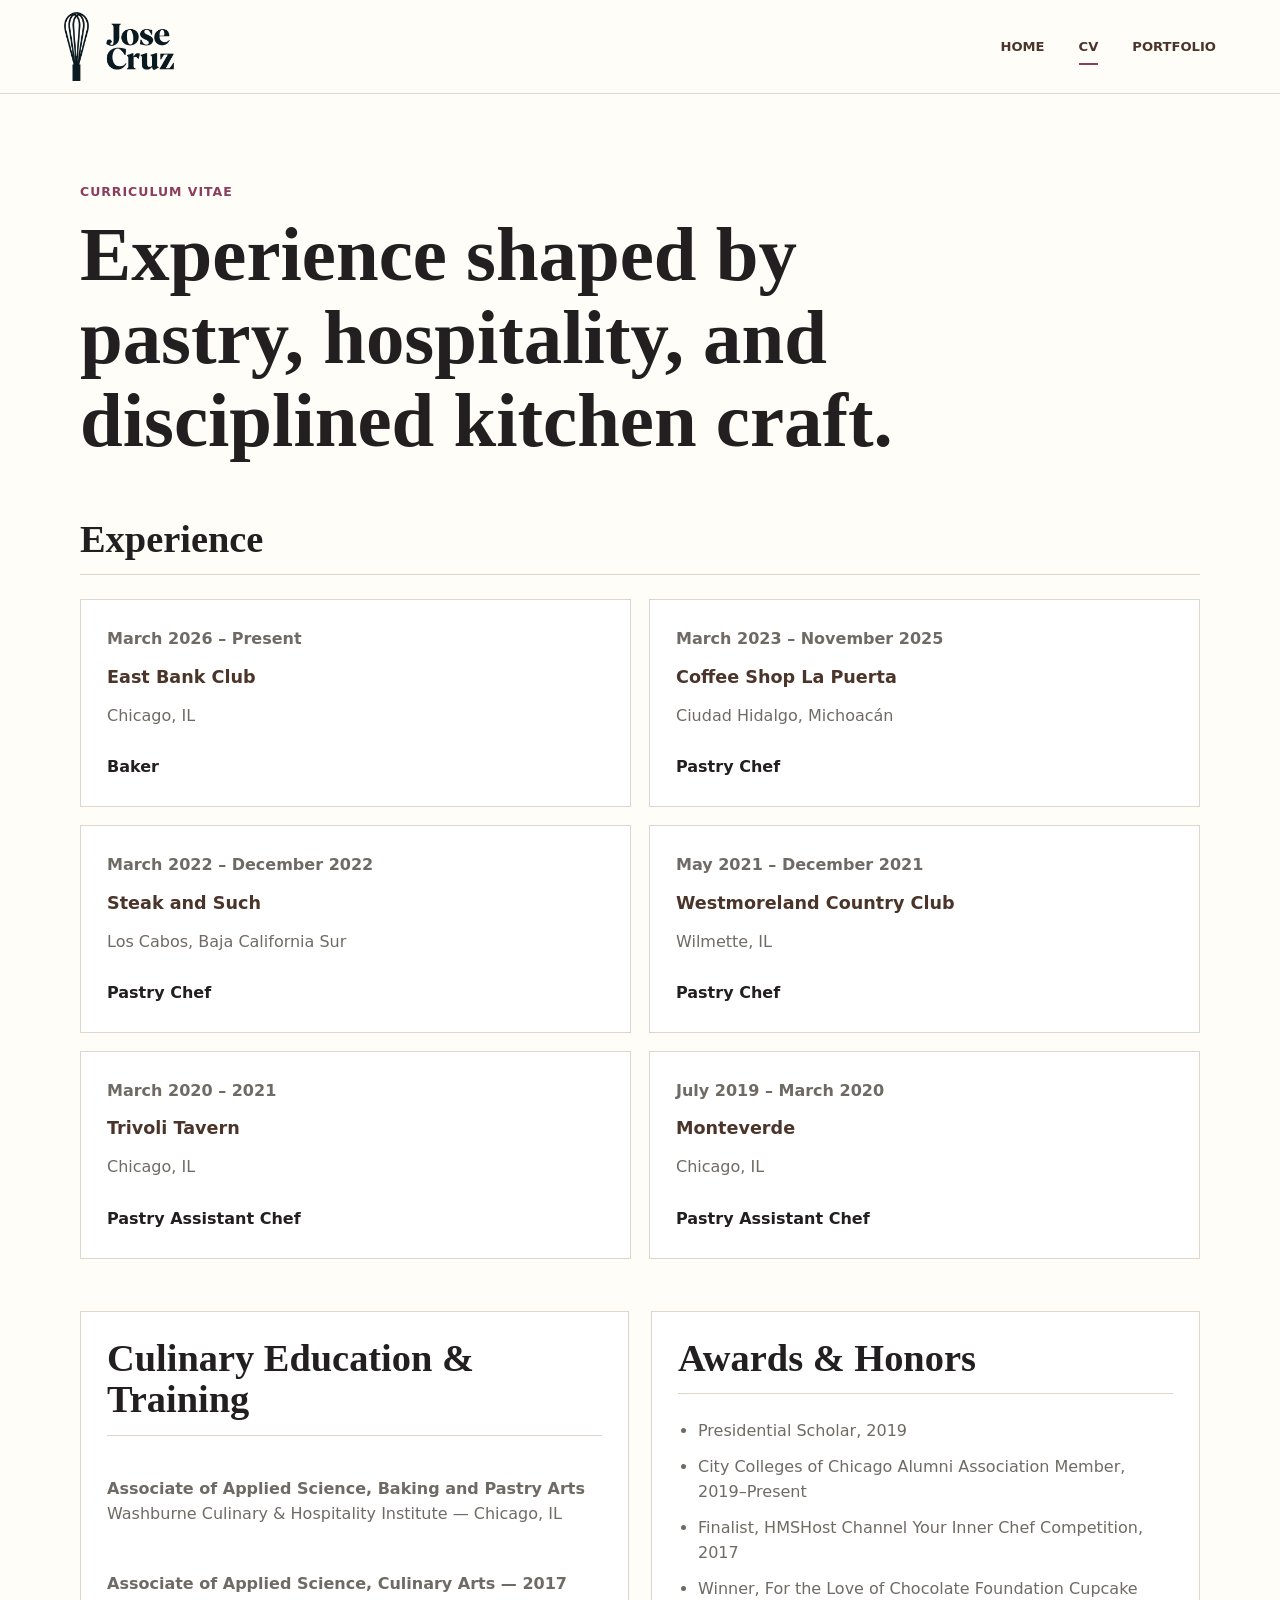
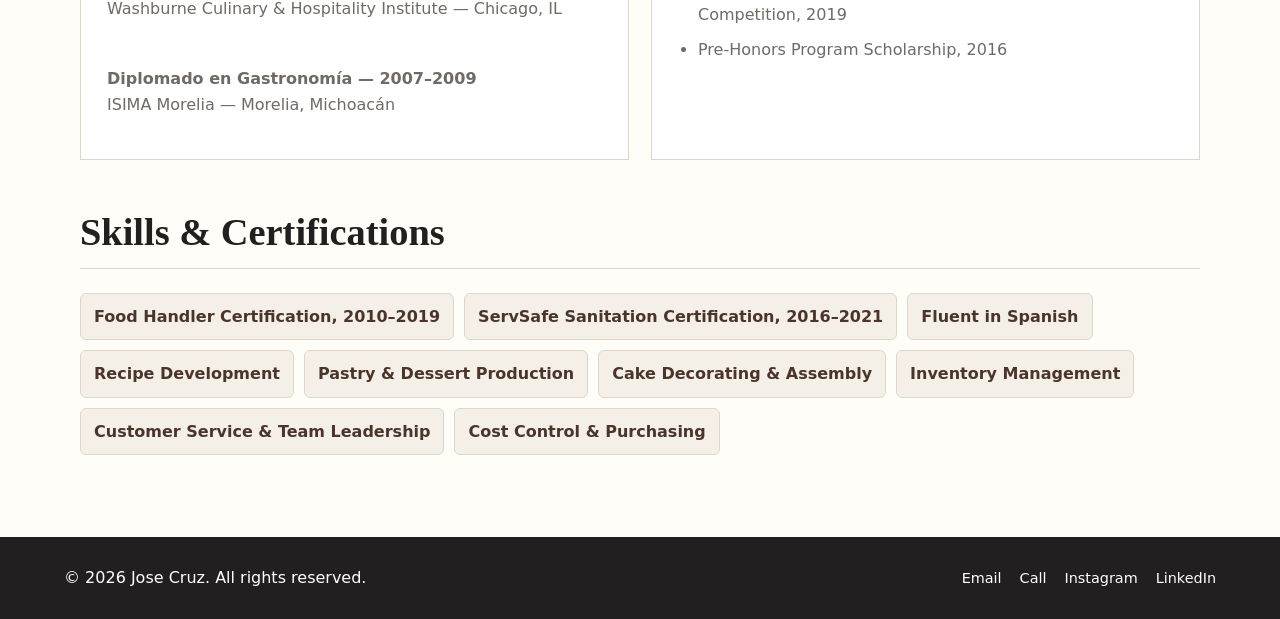
==== cv.html @ 58e2e7b4 "Publish Jose Cruz portfolio site" ====
<!doctype html>
<html lang="en">
  <head>
    <meta charset="utf-8">
    <meta name="viewport" content="width=device-width, initial-scale=1">
    <meta name="description" content="Culinary CV for Jose Cruz, pastry chef and baker based in Chicago.">
    <title>CV | Jose Cruz</title>
    <link rel="icon" href="assets/logo.png">
    <link rel="stylesheet" href="styles.css">
  </head>
  <body>
    <header class="site-header">
      <a class="brand" href="index.html" aria-label="Jose Cruz home">
        <img src="assets/logo.png" alt="Jose Cruz logo">
      </a>
      <button class="nav-toggle" type="button" aria-expanded="false" aria-controls="site-nav">
        <span></span>
        <span></span>
        <span></span>
      </button>
      <nav id="site-nav" class="site-nav" aria-label="Main navigation">
        <a href="index.html">Home</a>
        <a href="cv.html" aria-current="page">CV</a>
        <a href="portfolio.html">Portfolio</a>
      </nav>
    </header>

    <main class="page-shell">
      <section class="page-heading">
        <p class="eyebrow">Curriculum vitae</p>
        <h1>Experience shaped by pastry, hospitality, and disciplined kitchen craft.</h1>
      </section>

      <section class="resume-section">
        <h2>Experience</h2>
        <div class="timeline">
          <article>
            <p class="date">March 2026 &ndash; Present</p>
            <h3>East Bank Club</h3>
            <p>Chicago, IL</p>
            <strong>Baker</strong>
          </article>
          <article>
            <p class="date">March 2023 &ndash; November 2025</p>
            <h3>Coffee Shop La Puerta</h3>
            <p>Ciudad Hidalgo, Michoac&aacute;n</p>
            <strong>Pastry Chef</strong>
          </article>
          <article>
            <p class="date">March 2022 &ndash; December 2022</p>
            <h3>Steak and Such</h3>
            <p>Los Cabos, Baja California Sur</p>
            <strong>Pastry Chef</strong>
          </article>
          <article>
            <p class="date">May 2021 &ndash; December 2021</p>
            <h3>Westmoreland Country Club</h3>
            <p>Wilmette, IL</p>
            <strong>Pastry Chef</strong>
          </article>
          <article>
            <p class="date">March 2020 &ndash; 2021</p>
            <h3>Trivoli Tavern</h3>
            <p>Chicago, IL</p>
            <strong>Pastry Assistant Chef</strong>
          </article>
          <article>
            <p class="date">July 2019 &ndash; March 2020</p>
            <h3>Monteverde</h3>
            <p>Chicago, IL</p>
            <strong>Pastry Assistant Chef</strong>
          </article>
        </div>
      </section>

      <section class="resume-columns">
        <article>
          <h2>Culinary Education &amp; Training</h2>
          <div class="stack">
            <p><strong>Associate of Applied Science, Baking and Pastry Arts</strong><br>Washburne Culinary &amp; Hospitality Institute &mdash; Chicago, IL</p>
            <p><strong>Associate of Applied Science, Culinary Arts &mdash; 2017</strong><br>Washburne Culinary &amp; Hospitality Institute &mdash; Chicago, IL</p>
            <p><strong>Diplomado en Gastronom&iacute;a &mdash; 2007&ndash;2009</strong><br>ISIMA Morelia &mdash; Morelia, Michoac&aacute;n</p>
          </div>
        </article>
        <article>
          <h2>Awards &amp; Honors</h2>
          <ul class="clean-list">
            <li>Presidential Scholar, 2019</li>
            <li>City Colleges of Chicago Alumni Association Member, 2019&ndash;Present</li>
            <li>Finalist, HMSHost Channel Your Inner Chef Competition, 2017</li>
            <li>Winner, For the Love of Chocolate Foundation Cupcake Competition, 2019</li>
            <li>Pre-Honors Program Scholarship, 2016</li>
          </ul>
        </article>
      </section>

      <section class="resume-section">
        <h2>Skills &amp; Certifications</h2>
        <div class="skill-grid">
          <span>Food Handler Certification, 2010&ndash;2019</span>
          <span>ServSafe Sanitation Certification, 2016&ndash;2021</span>
          <span>Fluent in Spanish</span>
          <span>Recipe Development</span>
          <span>Pastry &amp; Dessert Production</span>
          <span>Cake Decorating &amp; Assembly</span>
          <span>Inventory Management</span>
          <span>Customer Service &amp; Team Leadership</span>
          <span>Cost Control &amp; Purchasing</span>
        </div>
      </section>
    </main>

    <footer class="site-footer">
      <p>&copy; 2026 Jose Cruz. All rights reserved.</p>
      <div class="social-links">
        <a href="mailto:josesito624@yahoo.com">Email</a>
        <a href="tel:+13127206890">Call</a>
        <a href="https://www.instagram.com/jgcruz89/">Instagram</a>
        <a href="https://www.linkedin.com/in/jose-guadalupe-cruz-68763439b/">LinkedIn</a>
      </div>
    </footer>

    <script src="script.js"></script>
  </body>
</html>
---- styles.css ----
:root {
  --ink: #231f20;
  --muted: #6f6a64;
  --paper: #fffdf8;
  --soft: #f4f0e8;
  --line: #ded6ca;
  --sage: #5f7565;
  --berry: #8a3d5d;
  --cocoa: #4b352a;
  --gold: #c49445;
  --shadow: 0 20px 45px rgba(45, 35, 28, 0.14);
}

* {
  box-sizing: border-box;
}

body {
  margin: 0;
  background: var(--paper);
  color: var(--ink);
  font-family: Inter, ui-sans-serif, system-ui, -apple-system, BlinkMacSystemFont, "Segoe UI", sans-serif;
  line-height: 1.6;
}

img {
  display: block;
  max-width: 100%;
}

a {
  color: inherit;
}

.site-header {
  position: sticky;
  top: 0;
  z-index: 10;
  display: flex;
  align-items: center;
  justify-content: space-between;
  gap: 24px;
  min-height: 78px;
  padding: 12px clamp(20px, 5vw, 64px);
  background: rgba(255, 253, 248, 0.92);
  border-bottom: 1px solid var(--line);
  backdrop-filter: blur(16px);
}

.brand {
  display: inline-flex;
  align-items: center;
  width: 110px;
}

.site-nav {
  display: flex;
  align-items: center;
  gap: clamp(16px, 3vw, 34px);
  color: var(--cocoa);
  font-size: 0.82rem;
  font-weight: 700;
  text-transform: uppercase;
}

.site-nav a {
  position: relative;
  text-decoration: none;
}

.site-nav a::after {
  position: absolute;
  right: 0;
  bottom: -8px;
  left: 0;
  height: 2px;
  background: var(--berry);
  content: "";
  opacity: 0;
  transform: scaleX(0.4);
  transition: 180ms ease;
}

.site-nav a:hover::after,
.site-nav a[aria-current="page"]::after {
  opacity: 1;
  transform: scaleX(1);
}

.nav-toggle {
  display: none;
  width: 42px;
  height: 42px;
  place-items: center;
  padding: 9px;
  background: transparent;
  border: 1px solid var(--line);
  border-radius: 6px;
}

.nav-toggle span {
  display: block;
  width: 20px;
  height: 2px;
  margin: 3px auto;
  background: var(--ink);
}

.hero {
  display: grid;
  grid-template-columns: minmax(0, 1fr) minmax(320px, 0.92fr);
  align-items: center;
  gap: clamp(30px, 5vw, 72px);
  min-height: calc(100svh - 78px);
  padding: clamp(44px, 7vw, 92px) clamp(20px, 6vw, 88px);
}

.hero-copy {
  max-width: 720px;
}

.eyebrow {
  margin: 0 0 12px;
  color: var(--berry);
  font-size: 0.78rem;
  font-weight: 800;
  letter-spacing: 0.08em;
  text-transform: uppercase;
}

h1,
h2,
h3,
p {
  overflow-wrap: anywhere;
}

h1,
h2,
h3 {
  margin: 0;
  line-height: 1.08;
}

h1 {
  max-width: 880px;
  font-family: Georgia, "Times New Roman", serif;
  font-size: clamp(3rem, 5.8vw, 5.4rem);
  font-weight: 700;
}

h2 {
  font-family: Georgia, "Times New Roman", serif;
  font-size: clamp(2rem, 4vw, 4rem);
}

h3 {
  color: var(--cocoa);
  font-size: 1.1rem;
}

.lede {
  max-width: 680px;
  margin: 24px 0 0;
  color: var(--muted);
  font-size: clamp(1.05rem, 2vw, 1.28rem);
}

.actions {
  display: flex;
  flex-wrap: wrap;
  gap: 12px;
  margin-top: 34px;
}

.button {
  display: inline-flex;
  align-items: center;
  justify-content: center;
  min-height: 46px;
  padding: 12px 20px;
  border: 1px solid var(--cocoa);
  border-radius: 6px;
  font-weight: 800;
  text-decoration: none;
}

.button.primary {
  background: var(--ink);
  color: #fff;
}

.button.secondary {
  background: transparent;
  color: var(--ink);
}

.hero-media {
  position: relative;
  margin: 0;
}

.hero-media::before {
  position: absolute;
  inset: 18px -18px -18px 18px;
  z-index: -1;
  background: var(--sage);
  content: "";
}

.hero-media img {
  width: 100%;
  aspect-ratio: 4 / 5;
  object-fit: cover;
  box-shadow: var(--shadow);
}

.band,
.contact-band,
.page-heading,
.resume-section,
.resume-columns,
.collection-grid,
.portfolio-grid,
.feature-grid {
  width: min(1120px, calc(100% - 40px));
  margin: 0 auto;
}

.intro {
  display: grid;
  grid-template-columns: 0.8fr 1fr;
  gap: clamp(24px, 5vw, 70px);
  padding: clamp(42px, 7vw, 86px) 0;
  border-top: 1px solid var(--line);
  border-bottom: 1px solid var(--line);
}

.intro p:last-child {
  margin: 0;
  color: var(--muted);
  font-size: 1.16rem;
}

.feature-grid {
  display: grid;
  grid-template-columns: repeat(3, 1fr);
  gap: 1px;
  padding: 70px 0;
}

.feature-grid article {
  min-height: 190px;
  padding: 28px;
  background: #ffffff;
  border: 1px solid var(--line);
}

.feature-grid p,
.work-item p,
.work-note p,
.timeline p,
.stack p,
.clean-list {
  color: var(--muted);
}

.contact-band {
  display: flex;
  align-items: center;
  justify-content: space-between;
  gap: 26px;
  margin-bottom: 72px;
  padding: clamp(34px, 6vw, 58px);
  background: var(--cocoa);
  color: #fff;
}

.contact-band .eyebrow {
  color: #f3ce8a;
}

.contact-band h2 {
  max-width: 780px;
  font-size: clamp(2rem, 4vw, 3.4rem);
}

.contact-band .button {
  flex: 0 0 auto;
  border-color: #fff;
}

.contact-lines {
  display: flex;
  flex-wrap: wrap;
  gap: 10px 18px;
  margin: 18px 0 0;
}

.contact-lines a {
  color: #fff;
  font-weight: 800;
  text-decoration-color: rgba(255, 255, 255, 0.45);
  text-underline-offset: 4px;
}

.page-shell {
  padding: clamp(48px, 7vw, 88px) 0 82px;
}

.page-heading {
  margin-bottom: 56px;
}

.page-heading.compact {
  margin-bottom: 36px;
}

.page-heading h1 {
  font-size: clamp(2.8rem, 6vw, 5.8rem);
}

.resume-section,
.resume-columns {
  margin-top: 52px;
}

.resume-section > h2,
.resume-columns h2 {
  margin-bottom: 24px;
  padding-bottom: 14px;
  border-bottom: 1px solid var(--line);
  font-size: clamp(1.8rem, 3vw, 2.8rem);
}

.timeline {
  display: grid;
  grid-template-columns: repeat(2, minmax(0, 1fr));
  gap: 18px;
}

.timeline article,
.resume-columns article,
.work-note {
  padding: 26px;
  background: #fff;
  border: 1px solid var(--line);
}

.timeline article {
  min-height: 205px;
}

.date {
  margin-top: 0;
  color: var(--berry);
  font-weight: 800;
}

.timeline strong {
  display: inline-block;
  margin-top: 10px;
  color: var(--ink);
}

.resume-columns {
  display: grid;
  grid-template-columns: 1fr 1fr;
  gap: 22px;
}

.stack {
  display: grid;
  gap: 12px;
}

.clean-list {
  margin: 0;
  padding-left: 20px;
}

.clean-list li + li {
  margin-top: 10px;
}

.skill-grid {
  display: flex;
  flex-wrap: wrap;
  gap: 10px;
}

.skill-grid span {
  padding: 10px 13px;
  background: var(--soft);
  border: 1px solid var(--line);
  border-radius: 6px;
  color: var(--cocoa);
  font-weight: 700;
}

.collection-grid,
.portfolio-grid {
  display: grid;
  grid-template-columns: 1.08fr 0.92fr;
  gap: 22px;
}

.collection-grid {
  grid-template-columns: repeat(4, minmax(0, 1fr));
  margin-bottom: 76px;
}

.collection-card {
  display: grid;
  min-height: 100%;
  grid-template-rows: auto auto auto 1fr;
  background: #fff;
  border: 1px solid var(--line);
  color: inherit;
  text-decoration: none;
  transition: transform 180ms ease, box-shadow 180ms ease;
}

.collection-card:hover {
  box-shadow: var(--shadow);
  transform: translateY(-3px);
}

.collection-card img {
  width: 100%;
  aspect-ratio: 4 / 5;
  object-fit: cover;
}

.collection-card span {
  margin: 18px 18px 8px;
  color: var(--berry);
  font-weight: 900;
}

.collection-card h2 {
  margin: 0 18px;
  font-size: clamp(1.65rem, 2vw, 2.15rem);
}

.collection-card p {
  margin: 14px 18px 22px;
  color: var(--muted);
}

.portfolio-collection {
  width: min(1120px, calc(100% - 40px));
  margin: 0 auto 88px;
  scroll-margin-top: 110px;
}

.collection-heading {
  display: grid;
  grid-template-columns: minmax(0, 0.8fr) minmax(0, 1fr);
  gap: 28px;
  margin-bottom: 24px;
  padding-top: 40px;
  border-top: 1px solid var(--line);
}

.collection-heading h2 {
  grid-column: 1;
}

.collection-heading p:last-child {
  grid-column: 2;
  grid-row: 1 / span 2;
  margin: 0;
  align-self: end;
  color: var(--muted);
  font-size: 1.08rem;
}

.gallery-grid {
  display: grid;
  grid-template-columns: repeat(3, minmax(0, 1fr));
  gap: 18px;
}

.gallery-grid.two-up {
  grid-template-columns: repeat(2, minmax(0, 1fr));
}

.work-item {
  margin: 0;
  background: #fff;
  border: 1px solid var(--line);
  box-shadow: var(--shadow);
}

.work-item.large {
  grid-row: span 2;
}

.work-item.tall {
  grid-row: span 2;
}

.work-item.wide {
  grid-column: span 2;
}

.work-item img {
  width: 100%;
  aspect-ratio: 4 / 5;
  object-fit: cover;
}

.work-item:not(.large) img {
  aspect-ratio: 1 / 1;
}

.work-item figcaption {
  padding: 22px;
}

.gallery-grid .work-item figcaption {
  padding: 16px 18px 18px;
}

.gallery-grid .work-item h3 {
  font-family: Georgia, "Times New Roman", serif;
  font-size: 1.45rem;
}

.work-note {
  display: flex;
  min-height: 260px;
  flex-direction: column;
  justify-content: center;
}

.site-footer {
  display: flex;
  align-items: center;
  justify-content: space-between;
  gap: 20px;
  padding: 28px clamp(20px, 5vw, 64px);
  background: var(--ink);
  color: #fff;
}

.site-footer p {
  margin: 0;
}

.social-links {
  display: flex;
  flex-wrap: wrap;
  gap: 18px;
}

.social-links a {
  color: #fff;
  font-size: 0.9rem;
  text-decoration: none;
}

.not-found {
  display: grid;
  min-height: 100svh;
  place-content: center;
  gap: 22px;
  padding: 30px;
  text-align: center;
}

@media (max-width: 840px) {
  .nav-toggle {
    display: block;
  }

  .site-nav {
    position: absolute;
    top: 100%;
    right: 20px;
    left: 20px;
    display: none;
    flex-direction: column;
    align-items: stretch;
    gap: 0;
    padding: 10px;
    background: #fff;
    border: 1px solid var(--line);
    box-shadow: var(--shadow);
  }

  .site-nav.is-open {
    display: flex;
  }

  .site-nav a {
    padding: 12px;
  }

  .hero,
  .intro,
  .resume-columns,
  .collection-grid,
  .collection-heading,
  .portfolio-grid {
    grid-template-columns: 1fr;
  }

  .hero {
    min-height: auto;
  }

  .feature-grid,
  .gallery-grid,
  .gallery-grid.two-up,
  .timeline {
    grid-template-columns: 1fr;
  }

  .collection-heading h2,
  .collection-heading p:last-child,
  .work-item.wide {
    grid-column: auto;
    grid-row: auto;
  }

  .contact-band,
  .site-footer {
    align-items: flex-start;
    flex-direction: column;
  }

  .hero-media::before {
    inset: 12px -12px -12px 12px;
  }
}

@media (max-width: 520px) {
  .site-header {
    min-height: 70px;
  }

  .brand {
    width: 88px;
  }

  h1 {
    font-size: clamp(2.6rem, 16vw, 4.2rem);
  }

  .actions,
  .button {
    width: 100%;
  }

  .feature-grid article,
  .timeline article,
  .resume-columns article,
  .work-note {
    padding: 22px;
  }
}
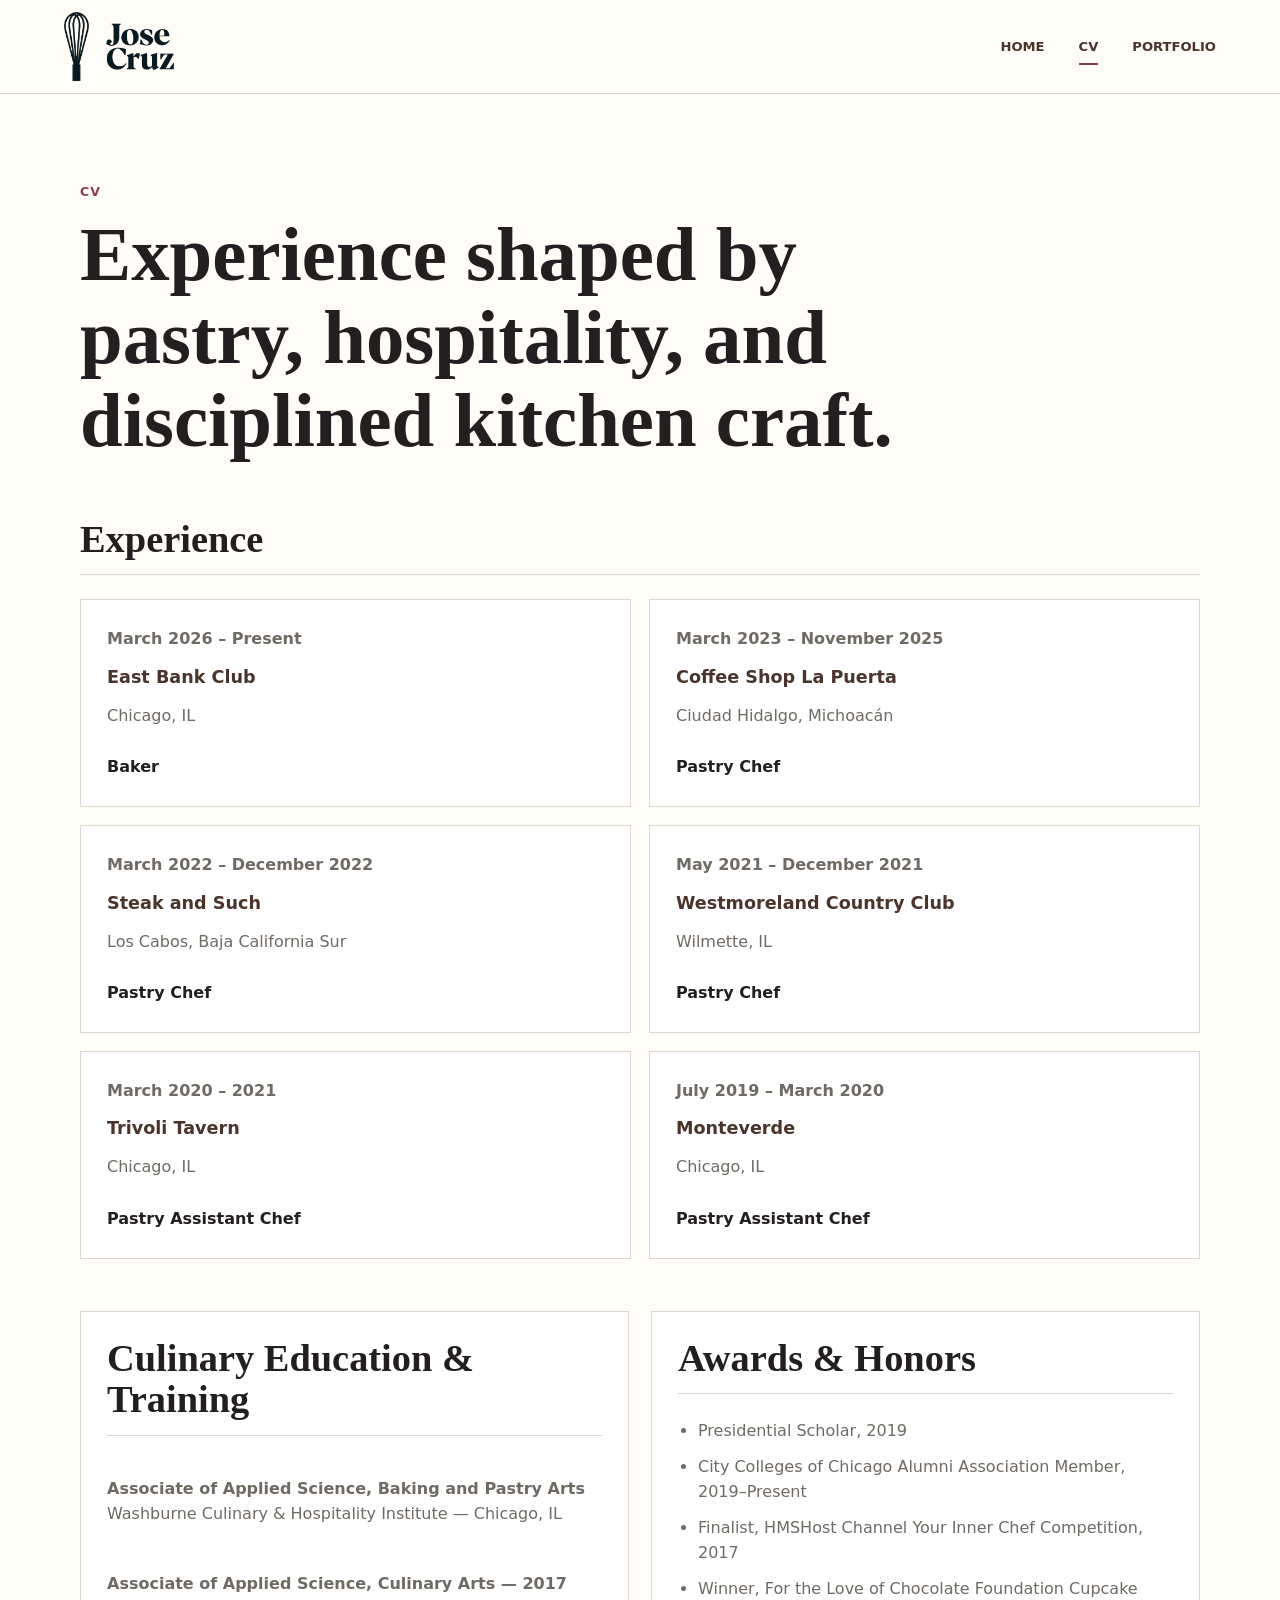
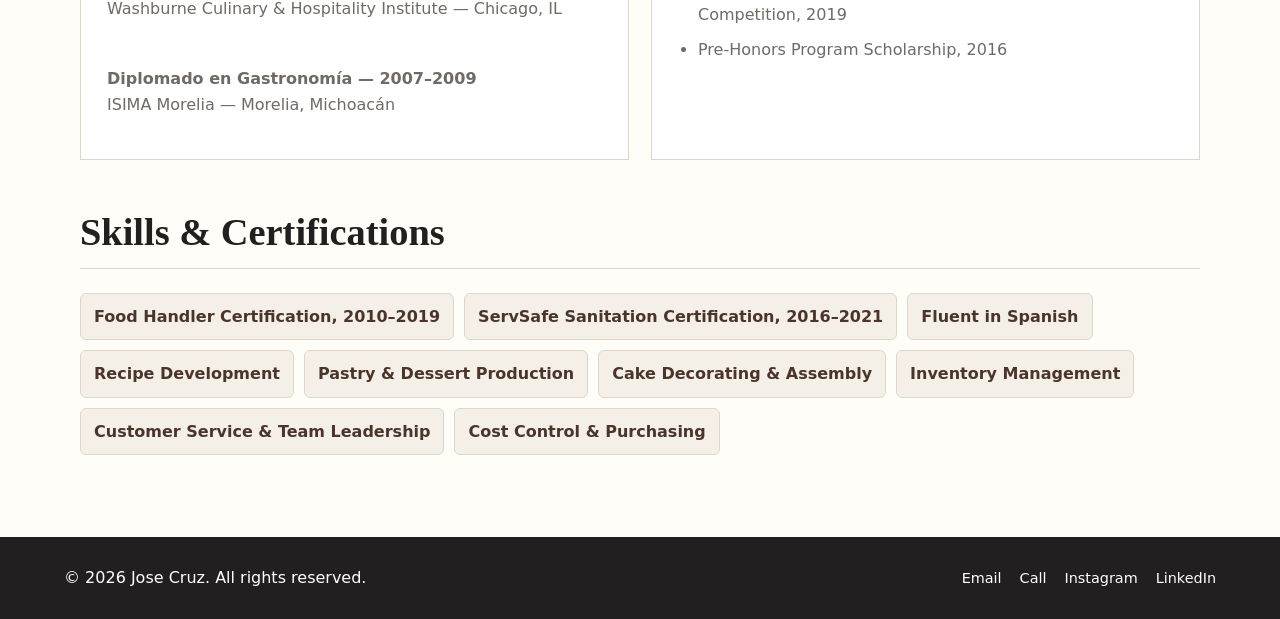
==== commit db90e21a: "Simplify CV page label" ====
--- a/cv.html
+++ b/cv.html
@@ -27,7 +27,7 @@
 
     <main class="page-shell">
       <section class="page-heading">
-        <p class="eyebrow">Curriculum vitae</p>
+        <p class="eyebrow">CV</p>
         <h1>Experience shaped by pastry, hospitality, and disciplined kitchen craft.</h1>
       </section>
 
